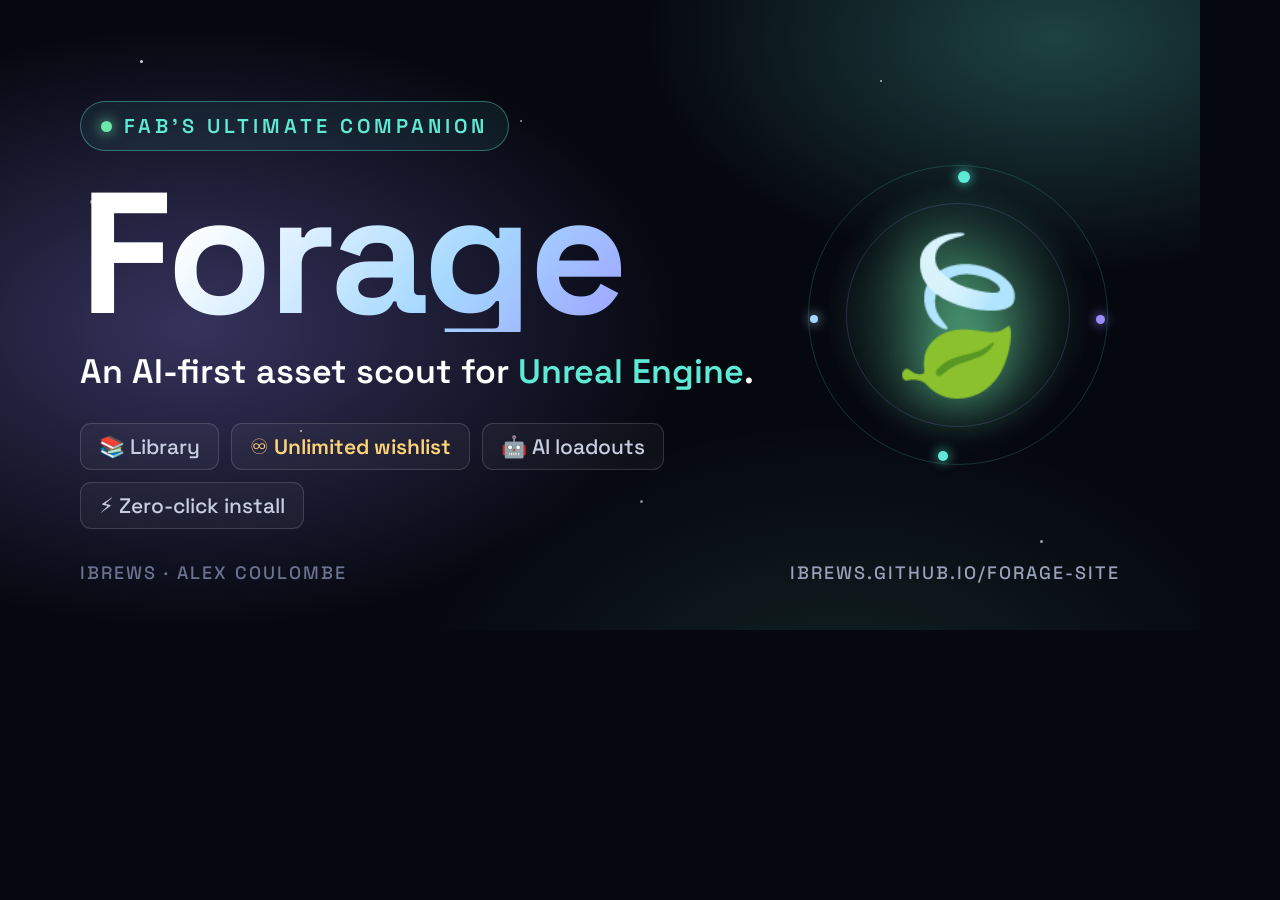
==== social.html @ 97981947 "feat: Forage landing site (ibrews) — hero, features, wishlist + newsletter CTAs Static GH Pages page" ====
<!DOCTYPE html>
<html lang="en">
<head>
<meta charset="UTF-8" />
<link rel="preconnect" href="https://fonts.googleapis.com" />
<link rel="preconnect" href="https://fonts.gstatic.com" crossorigin />
<link href="https://fonts.googleapis.com/css2?family=Space+Grotesk:wght@400;500;600;700&display=swap" rel="stylesheet" />
<style>
  * { margin: 0; padding: 0; box-sizing: border-box; }
  html, body { width: 1200px; height: 630px; overflow: hidden; }
  body {
    font-family: "Space Grotesk", system-ui, sans-serif;
    background: #060810;
    color: #eef1f8;
    position: relative;
  }
  .bg {
    position: absolute; inset: 0;
    background:
      radial-gradient(60% 70% at 16% 52%, rgba(155,140,255,0.32), transparent 68%),
      radial-gradient(55% 60% at 88% 6%,  rgba(94,234,212,0.26), transparent 62%),
      radial-gradient(60% 80% at 70% 115%, rgba(110,231,168,0.12), transparent 60%);
  }
  /* scattered stars */
  .star { position: absolute; border-radius: 50%; background: #fff; }
  .content {
    position: absolute; inset: 0;
    display: flex; align-items: center; justify-content: space-between;
    padding: 72px 80px;
  }
  .left { max-width: 720px; }
  .tag {
    display: inline-flex; align-items: center; gap: 12px;
    font-size: 20px; font-weight: 600; letter-spacing: 4px; text-transform: uppercase;
    color: #5eead4;
    border: 1px solid rgba(94,234,212,0.4);
    background: rgba(94,234,212,0.07);
    padding: 11px 20px; border-radius: 100px;
  }
  .tag .dot { width: 11px; height: 11px; border-radius: 50%; background: #6ee7a8; box-shadow: 0 0 14px #6ee7a8; }
  .title {
    font-size: 172px; font-weight: 700; line-height: 0.9; letter-spacing: -4px;
    margin: 26px 0 0;
    background: linear-gradient(130deg, #fff 18%, #a5d8ff 55%, #9b8cff 92%);
    -webkit-background-clip: text; background-clip: text; -webkit-text-fill-color: transparent;
  }
  .tagline { font-size: 34px; font-weight: 600; margin-top: 18px; color: #fff; }
  .tagline em { color: #5eead4; font-style: normal; }
  .chips { margin-top: 30px; display: flex; flex-wrap: wrap; gap: 12px; max-width: 700px; }
  .chip {
    font-size: 21px; font-weight: 500; color: #c9cfe2;
    border: 1px solid rgba(255,255,255,0.14);
    background: rgba(255,255,255,0.04);
    padding: 9px 18px; border-radius: 11px;
  }
  .chip b { color: #ffd479; font-weight: 600; }
  /* right graphic: glowing leaf + constellation */
  .right { position: relative; width: 300px; height: 300px; flex: 0 0 auto; margin-right: 12px; }
  .orbit {
    position: absolute; inset: 0; border-radius: 50%;
    border: 1px solid rgba(94,234,212,0.18);
  }
  .orbit.two { inset: 38px; border-color: rgba(155,140,255,0.2); }
  .glow {
    position: absolute; inset: 0; border-radius: 50%;
    background: radial-gradient(circle, rgba(110,231,168,0.35), transparent 62%);
  }
  .leaf {
    position: absolute; inset: 0;
    display: grid; place-items: center;
    font-size: 150px;
    filter: drop-shadow(0 0 28px rgba(110,231,168,0.7));
  }
  .cdot { position: absolute; border-radius: 50%; background: #5eead4; box-shadow: 0 0 12px #5eead4; }
  .footer {
    position: absolute; left: 80px; right: 80px; bottom: 46px;
    display: flex; justify-content: space-between; align-items: center;
    font-size: 18px; letter-spacing: 2px; text-transform: uppercase; color: #6b7390; font-weight: 500;
  }
  .footer .r { color: #99a1ba; }
</style>
</head>
<body>
  <div class="bg"></div>

  <!-- a sprinkle of stars -->
  <div class="star" style="width:3px;height:3px;top:60px;left:140px;opacity:.8"></div>
  <div class="star" style="width:2px;height:2px;top:120px;left:520px;opacity:.6"></div>
  <div class="star" style="width:4px;height:4px;top:200px;left:90px;opacity:.5"></div>
  <div class="star" style="width:2px;height:2px;top:430px;left:300px;opacity:.7"></div>
  <div class="star" style="width:3px;height:3px;top:500px;left:640px;opacity:.5"></div>
  <div class="star" style="width:2px;height:2px;top:80px;left:880px;opacity:.7"></div>
  <div class="star" style="width:3px;height:3px;top:540px;left:1040px;opacity:.6"></div>

  <div class="content">
    <div class="left">
      <span class="tag"><span class="dot"></span> Fab's Ultimate Companion</span>
      <h1 class="title">Forage</h1>
      <p class="tagline">An AI-first asset scout for <em>Unreal Engine</em>.</p>
      <div class="chips">
        <span class="chip">📚 Library</span>
        <span class="chip"><b>♾️ Unlimited wishlist</b></span>
        <span class="chip">🤖 AI loadouts</span>
        <span class="chip">⚡ Zero-click install</span>
      </div>
    </div>

    <div class="right">
      <div class="glow"></div>
      <div class="orbit"></div>
      <div class="orbit two"></div>
      <div class="leaf">🍃</div>
      <div class="cdot" style="width:12px;height:12px;top:6px;left:150px"></div>
      <div class="cdot" style="width:9px;height:9px;top:150px;left:288px;background:#9b8cff;box-shadow:0 0 12px #9b8cff"></div>
      <div class="cdot" style="width:10px;height:10px;top:286px;left:130px"></div>
      <div class="cdot" style="width:8px;height:8px;top:150px;left:2px;background:#a5d8ff;box-shadow:0 0 12px #a5d8ff"></div>
    </div>
  </div>

  <div class="footer">
    <span>ibrews · Alex Coulombe</span>
    <span class="r">ibrews.github.io/forage-site</span>
  </div>
</body>
</html>
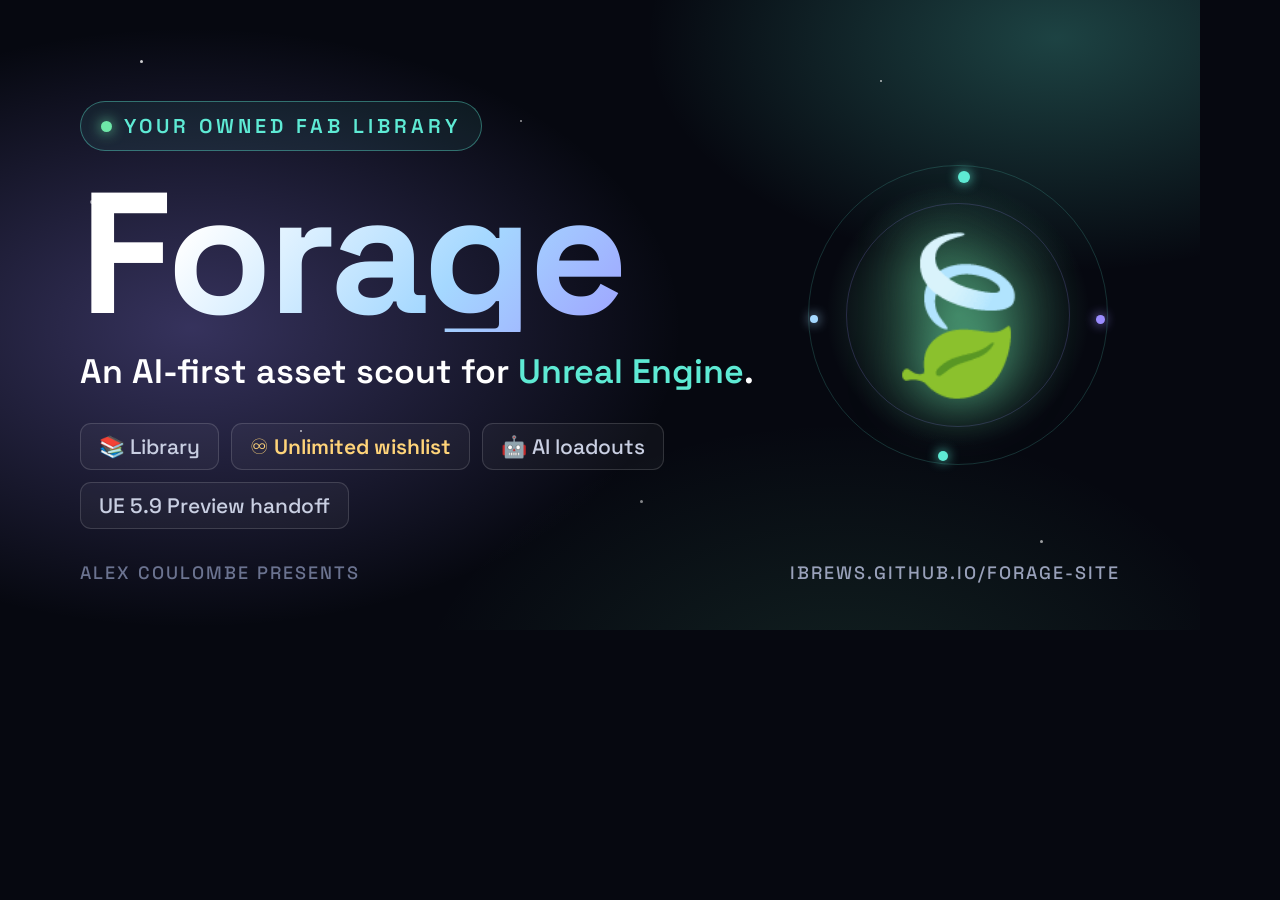
==== commit 4a354117: "Publish Forage engine guide and verified Unreal 5.9 demo" ====
--- a/social.html
+++ b/social.html
@@ -94,14 +94,14 @@
 
   <div class="content">
     <div class="left">
-      <span class="tag"><span class="dot"></span> Fab's Ultimate Companion</span>
+      <span class="tag"><span class="dot"></span> Your owned Fab library</span>
       <h1 class="title">Forage</h1>
       <p class="tagline">An AI-first asset scout for <em>Unreal Engine</em>.</p>
       <div class="chips">
         <span class="chip">📚 Library</span>
         <span class="chip"><b>♾️ Unlimited wishlist</b></span>
         <span class="chip">🤖 AI loadouts</span>
-        <span class="chip">⚡ Zero-click install</span>
+        <span class="chip">UE 5.9 Preview handoff</span>
       </div>
     </div>
 
@@ -118,7 +118,7 @@
   </div>
 
   <div class="footer">
-    <span>ibrews · Alex Coulombe</span>
+    <span>Alex Coulombe Presents</span>
     <span class="r">ibrews.github.io/forage-site</span>
   </div>
 </body>
